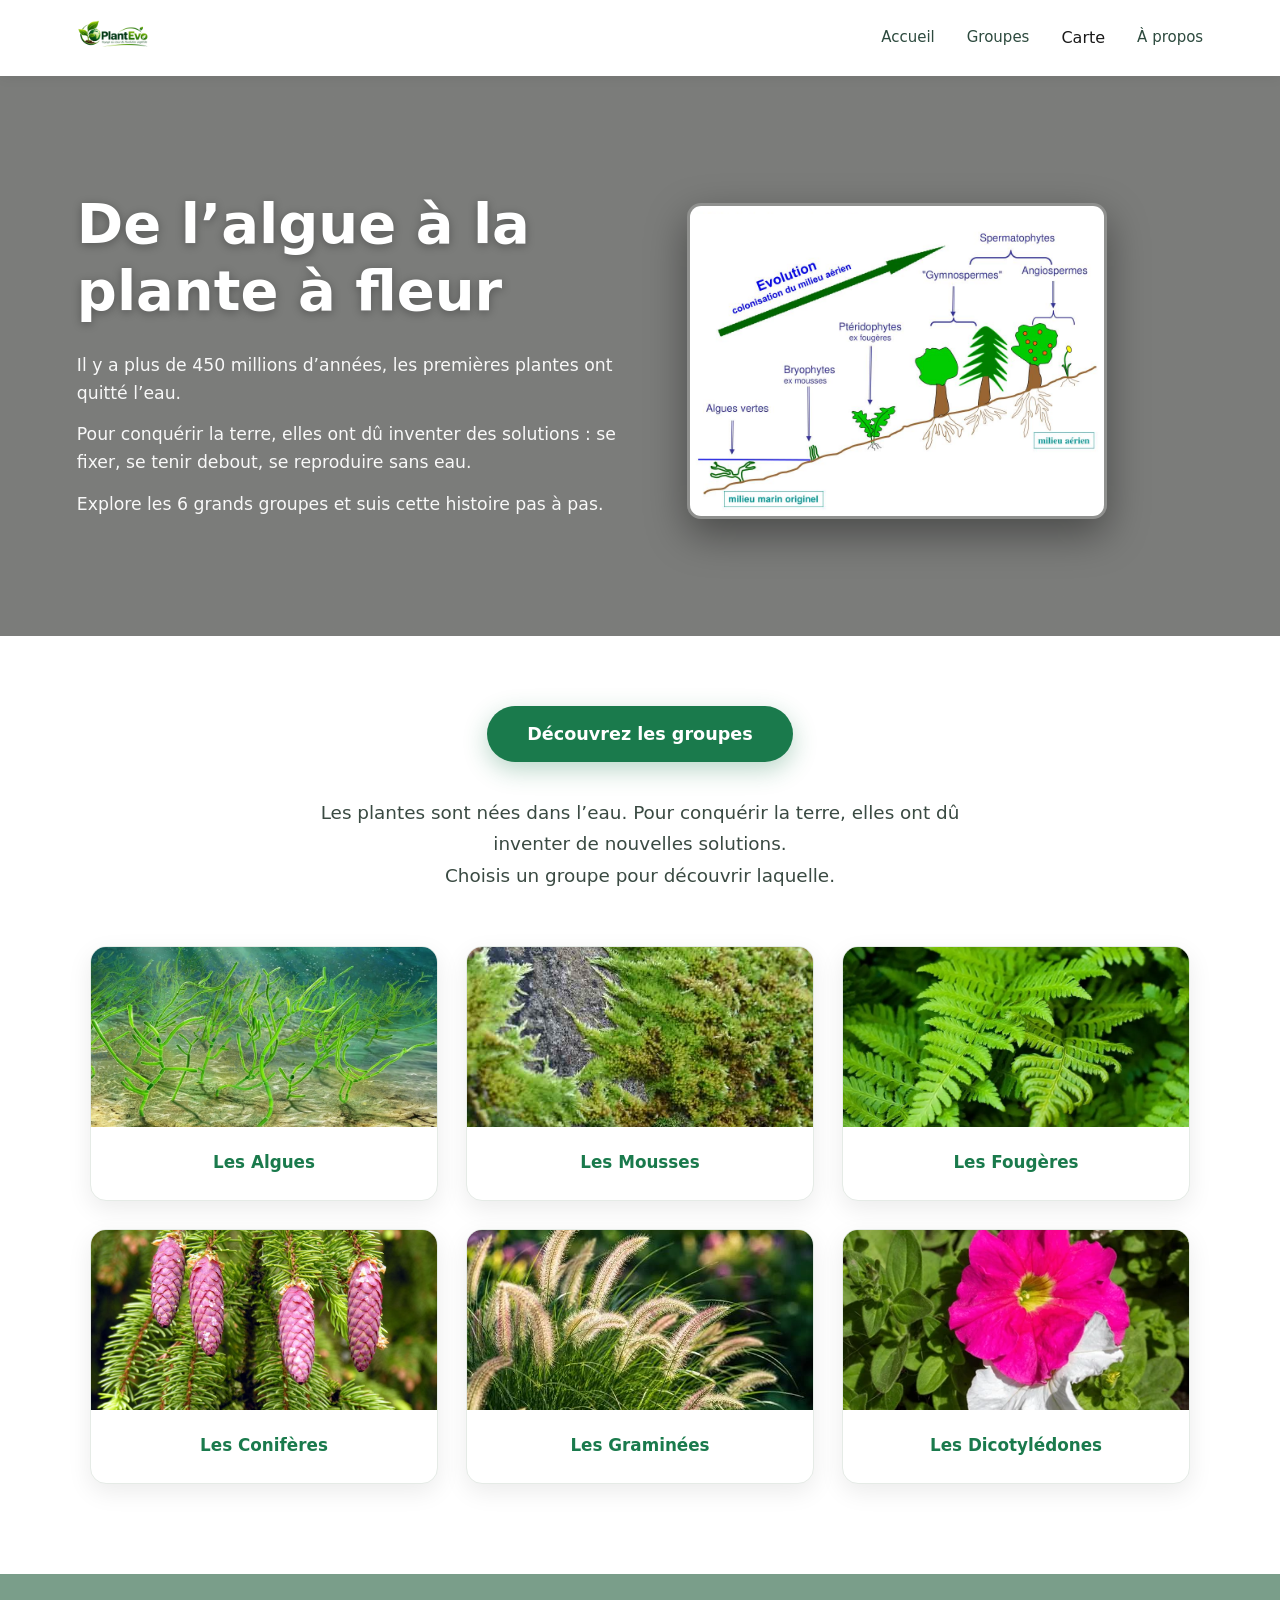
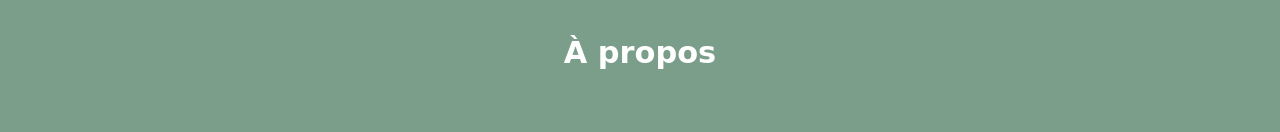
==== données/index.html @ 87fb873c "envoie du fichier algue.html et de son style" ====
<!DOCTYPE html>
<html lang="fr">
<head>
    <meta charset="UTF-8">
    <meta name="viewport" content="width=device-width, initial-scale=1.0">
    <title>Accueil - PlantEvo viewer</title>
    <link rel="stylesheet" href="../css/style.css">
</head>
<body>

    <header class="header">
        <div class="logo">
            <img src="../image/image1.png" alt="Logo PlantEvo">
        </div>
        <nav class="nav">
            <a href="#">Accueil</a>
            <a href="#groupes">Groupes</a>
            <p>Carte</p>
            <a href="#a-propos">À propos</a>
        </nav>
    </header>


    <section class="hero">
        <div class="hero-content">
            <h1>De l’algue à la plante à fleur</h1>
            
            <div class="hero-text">
                <p>Il y a plus de 450 millions d’années, les premières plantes ont quitté l’eau.</p>
                <p>Pour conquérir la terre, elles ont dû inventer des solutions : se fixer, se tenir debout, se reproduire sans eau.</p>
                <p>Explore les 6 grands groupes et suis cette histoire pas à pas.</p>
            </div>
        </div>

        <div class="hero-image">
            <img src="../image/image3.png" alt="Schéma de l'évolution des plantes">
        </div>
    </section>

    <section class="groupes" id="groupes">
        <div class="container">

            <a href="#cartes" class="btn">Découvrez les groupes</a>

            <p class="intro">
                Les plantes sont nées dans l’eau. Pour conquérir la terre, elles ont dû inventer de nouvelles solutions.<br>
                Choisis un groupe pour découvrir laquelle.
            </p>

            <div class="grille" id="cartes">
                <article class="carte">
                    <img src="../image/image4.jpeg" alt="Les Algues">
                    <a href="algue.html">Les Algues</a>
                </article>

                <article class="carte">
                    <img src="../image/image5.jpg" alt="Les Mousses">
                    <a href="mousse.html">Les Mousses</a>
                </article>

                <article class="carte">
                    <img src="../image/image6.webp" alt="Les Fougères">
                    <a href="fougere.html">Les Fougères</a>
                </article>

                <article class="carte">
                    <img src="../image/image7.avif" alt="Les Conifères">
                    <a href="conifere.html">Les Conifères</a>
                </article>

                <article class="carte">
                    <img src="../image/images8.jpg" alt="Les Graminées">
                    <a href="graminee.html">Les Graminées</a>
                </article>

                <article class="carte">
                    <img src="../image/image9.webp" alt="Les Dicotylédones">
                    <a href="dicotyledone.html">Les Dicotylédones</a>
                </article>
            </div>

        </div>
    </section>

    <footer class="footer" id="a-propos">
        <h2>À propos</h2>
    </footer>

</body>
</html>
---- css/style.css ----
* {
    margin: 0;
    padding: 0;
    box-sizing: border-box;
}

body {
    font-family: 'Segoe UI', system-ui, -apple-system, sans-serif;
    line-height: 1.6;
    color: #1a1a1a;
    background-color: #f7f8f5;
}

img {
    max-width: 100%;
    display: block;
}

a {
    text-decoration: none;
    color: inherit;
}


.header {
    background: white;
    padding: 14px 6%;
    display: flex;
    justify-content: space-between;
    align-items: center;
    box-shadow: 0 2px 12px rgba(0, 0, 0, 0.06);
    position: sticky;
    top: 0;
    z-index: 100;
}

.logo img {
    height: 48px;
    width: auto;
}

.nav {
    display: flex;
    gap: 32px;
}

.nav a {
    font-size: 15px;
    font-weight: 500;
    color: #2d4a3e;
    position: relative;
    transition: color 0.2s;
}

.nav a:hover {
    color: #1a7a4c;
}

.nav a::after {
    content: "";
    position: absolute;
    bottom: -5px;
    left: 0;
    width: 0;
    height: 2px;
    background: #1a7a4c;
    transition: width 0.25s;
}

.nav a:hover::after {
    width: 100%;
}

.hero {
    background: linear-gradient(rgba(0, 0, 0, 0.5), rgba(0, 0, 0, 0.5)),
                url('../image/image2.png') center/cover no-repeat;
    color: white;
    padding: 90px 6% 80px;
    display: flex;
    align-items: center;
    gap: 50px;
    min-height: 560px;
}

.hero-content {
    flex: 1;
    max-width: 560px;
}

.hero h1 {
    font-size: clamp(2.3rem, 5vw, 3.5rem);
    font-weight: 700;
    line-height: 1.2;
    margin-bottom: 28px;
    text-shadow: 0 2px 10px rgba(0, 0, 0, 0.3);
}

.hero-text p {
    margin-bottom: 14px;
    font-size: 1.08rem;
    opacity: 0.95;
}

.hero-image {
    flex: 1;
    max-width: 420px;
}

.hero-image img {
    border-radius: 14px;
    box-shadow: 0 15px 40px rgba(0, 0, 0, 0.4);
    border: 3px solid rgba(255, 255, 255, 0.15);
}


.groupes {
    padding: 70px 6% 90px;
    background: white;
}

.container {
    max-width: 1100px;
    margin: 0 auto;
}

.btn {
    display: block;
    width: fit-content;
    margin: 0 auto 35px;
    background: #1a7a4c;
    color: white;
    padding: 14px 40px;
    border-radius: 50px;
    font-size: 1.1rem;
    font-weight: 600;
    box-shadow: 0 8px 25px rgba(26, 122, 76, 0.3);
    transition: all 0.25s;
}

.btn:hover {
    background: #14603c;
    transform: translateY(-3px);
    box-shadow: 0 12px 30px rgba(26, 122, 76, 0.4);
}

.intro {
    text-align: center;
    max-width: 680px;
    margin: 0 auto 55px;
    font-size: 1.15rem;
    color: #3a4a42;
    line-height: 1.7;
}

.grille {
    display: grid;
    grid-template-columns: repeat(3, 1fr);
    gap: 28px;
}

.carte {
    background: white;
    border-radius: 16px;
    overflow: hidden;
    box-shadow: 0 8px 25px rgba(0, 0, 0, 0.08);
    border: 1px solid #e5ebe6;
    text-align: center;
    transition: all 0.3s ease;
    padding-bottom: 18px;
}

.carte:hover {
    transform: translateY(-8px);
    box-shadow: 0 18px 40px rgba(0, 0, 0, 0.13);
}

.carte img {
    width: 100%;
    height: 180px;
    object-fit: cover;
    margin-bottom: 16px;
}

.carte a {
    display: inline-block;
    font-weight: 600;
    font-size: 1.05rem;
    color: #1a7a4c;
    padding: 6px 14px;
    border-radius: 8px;
    transition: background 0.2s;
}

.carte a:hover {
    background: #e8f5ee;
}


.footer {
    background: #7a9e8a;
    color: white;
    text-align: center;
    padding: 55px 6%;
}

.footer h2 {
    font-size: 1.9rem;
    font-weight: 600;
}

.page-algue {
    background: linear-gradient(180deg, #e8f0e9 0%, #c5d9c8 40%, #7a9e8a 100%);
    min-height: 100vh;
}

.contenu-algue {
    max-width: 920px;
    margin: 0 auto;
    padding: 40px 20px 60px;
}

.titre-page {
    text-align: center;
    margin-bottom: 40px;
    color: #1a3c2e;
}

.titre-page h1 {
    font-size: 2.8rem;
    font-weight: 700;
    margin-bottom: 8px;
}

.sous-titre {
    font-size: 1.15rem;
    opacity: 0.85;
}

.bloc {
    background: white;
    border-radius: 20px;
    padding: 32px 36px;
    margin-bottom: 28px;
    box-shadow: 0 10px 30px rgba(0, 0, 0, 0.08);
}

.bloc h2 {
    font-size: 1.5rem;
    color: #1a7a4c;
    margin-bottom: 22px;
    font-weight: 600;
}

/* Appareil végétatif */
.appareil {
    display: flex;
    gap: 40px;
    align-items: center;
}

.appareil ul {
    list-style: none;
    flex: 1;
}

.appareil li {
    margin-bottom: 18px;
    line-height: 1.55;
    position: relative;
    padding-left: 18px;
}

.appareil li::before {
    content: "•";
    color: #1a7a4c;
    font-weight: bold;
    position: absolute;
    left: 0;
    font-size: 1.3rem;
}

.appareil .schema {
    width: 260px;
    flex-shrink: 0;
}

/* Reproduction */
.reproduction {
    text-align: center;
}

.reproduction .cycle {
    max-width: 100%;
    border-radius: 12px;
}

/* Observation */
.observation {
    display: flex;
    gap: 30px;
    align-items: center;
}

.photo-terrain {
    width: 340px;
    border-radius: 14px;
    object-fit: cover;
    box-shadow: 0 8px 20px rgba(0, 0, 0, 0.12);
}

.infos {
    background: #f0f7f2;
    padding: 22px 26px;
    border-radius: 14px;
    flex: 1;
}

.infos p {
    margin-bottom: 10px;
    font-size: 1.02rem;
}

.infos p:last-child {
    margin-bottom: 0;
}

/* Bouton Retour */
.retour {
    text-align: center;
    margin-top: 20px;
}

.btn-retour {
    display: inline-block;
    background: white;
    color: #1a7a4c;
    padding: 13px 36px;
    border-radius: 50px;
    font-weight: 600;
    font-size: 1.05rem;
    box-shadow: 0 6px 20px rgba(0, 0, 0, 0.1);
    transition: all 0.25s;
}

.btn-retour:hover {
    background: #1a7a4c;
    color: white;
    transform: translateY(-2px);
}

/* ========================================
   RESPONSIVE
======================================== */
@media (max-width: 900px) {
    .hero {
        flex-direction: column;
        text-align: center;
        padding: 70px 5% 60px;
    }

    .hero-image {
        max-width: 380px;
    }

    .grille {
        grid-template-columns: repeat(2, 1fr);
    }
}

@media (max-width: 768px) {
    .appareil {
        flex-direction: column;
    }

    .appareil .schema {
        width: 220px;
    }

    .observation {
        flex-direction: column;
    }

    .photo-terrain {
        width: 100%;
        max-width: 400px;
    }

    .titre-page h1 {
        font-size: 2.2rem;
    }

    .bloc {
        padding: 24px 20px;
    }
}

@media (max-width: 600px) {
    .header {
        flex-direction: column;
        gap: 16px;
        padding: 16px;
    }

    .nav {
        gap: 20px;
        flex-wrap: wrap;
        justify-content: center;
    }

    .grille {
        grid-template-columns: 1fr;
        max-width: 320px;
        margin: 0 auto;
    }

    .carte img {
        height: 200px;
    }
}
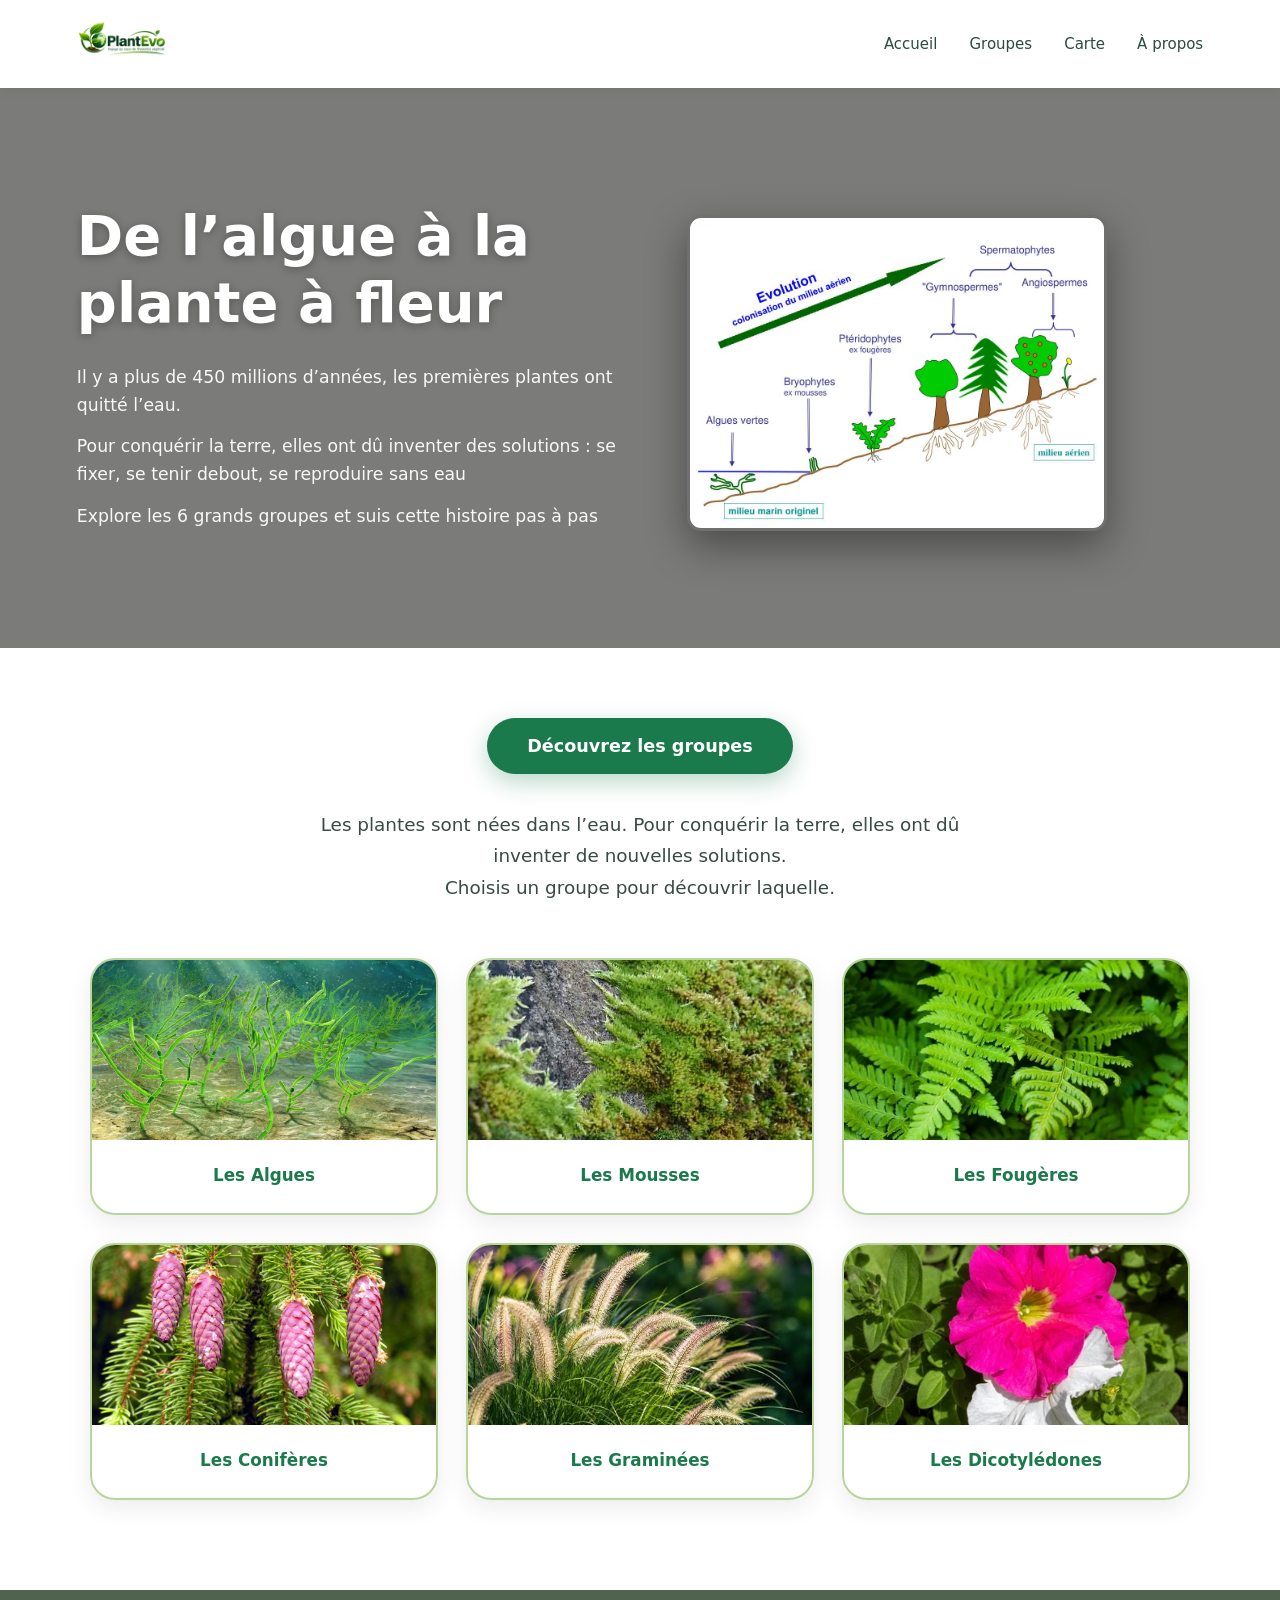
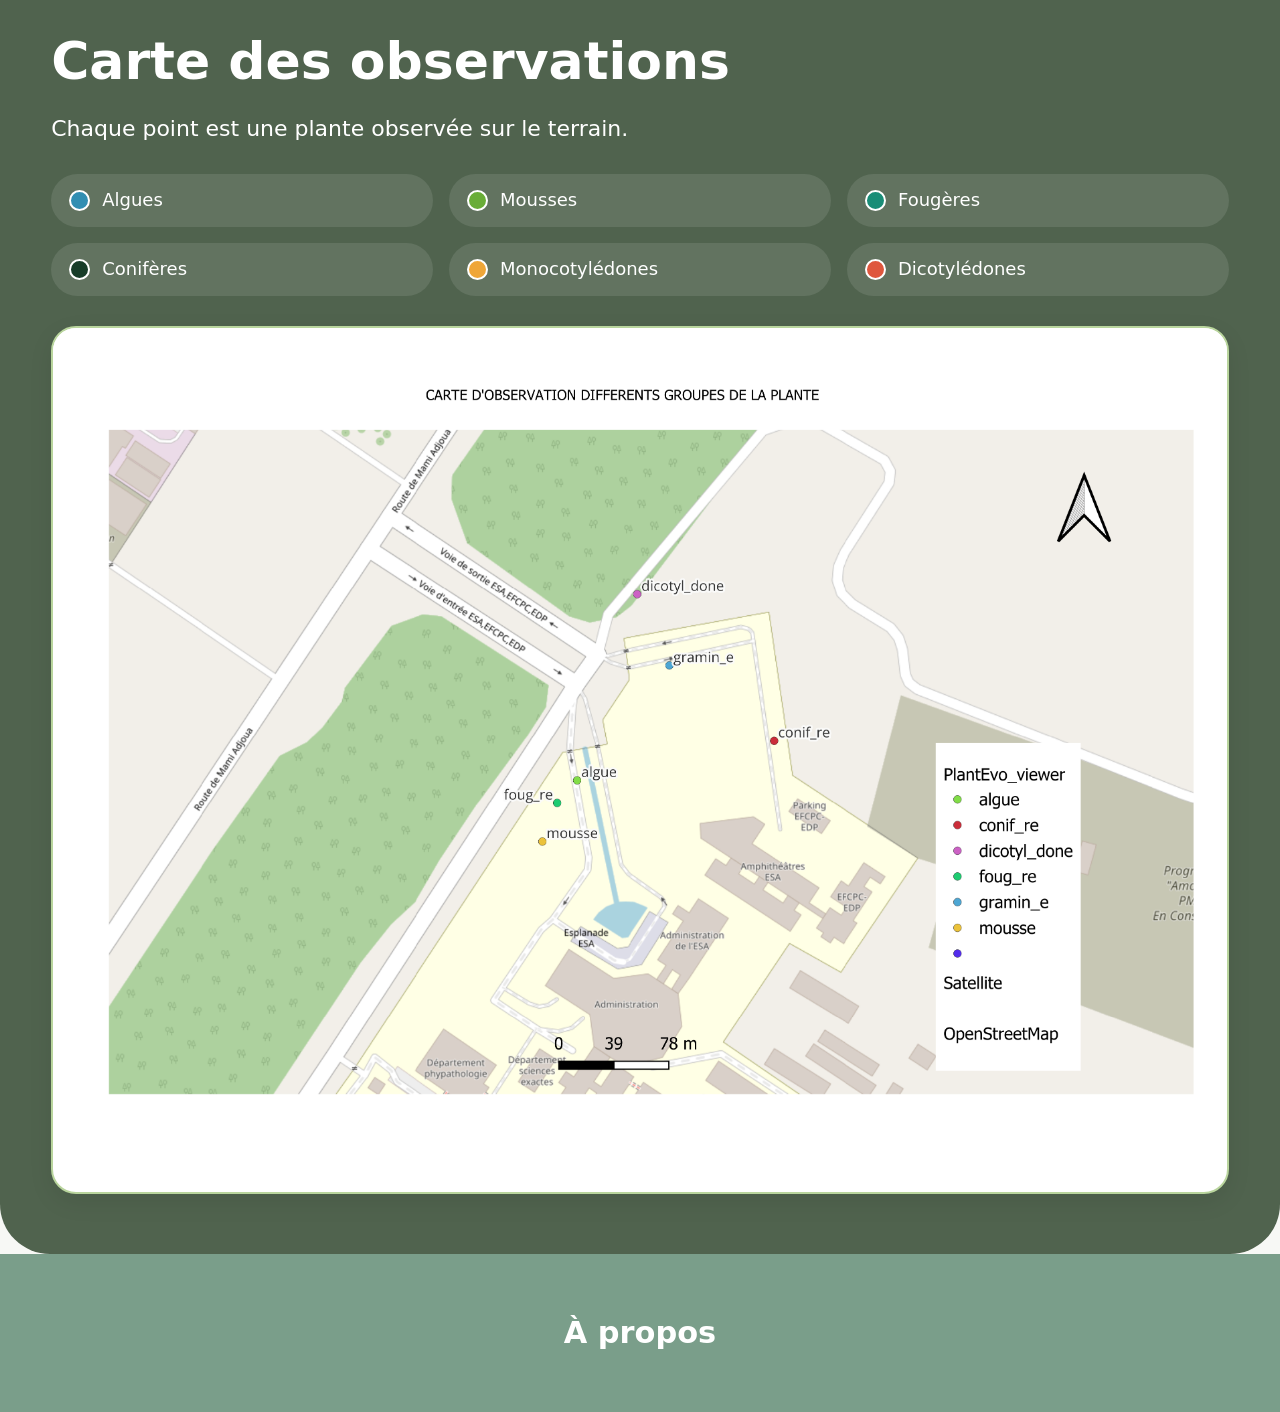
==== commit 38d05fd4: "envoie des dernières modifications des differents fichiers y compris la carte d'observation" ====
--- a/données/index.html
+++ b/données/index.html
@@ -15,7 +15,7 @@
         <nav class="nav">
             <a href="#">Accueil</a>
             <a href="#groupes">Groupes</a>
-            <p>Carte</p>
+            <a href="#carte.html">Carte</a>
             <a href="#a-propos">À propos</a>
         </nav>
     </header>
@@ -27,8 +27,8 @@
             
             <div class="hero-text">
                 <p>Il y a plus de 450 millions d’années, les premières plantes ont quitté l’eau.</p>
-                <p>Pour conquérir la terre, elles ont dû inventer des solutions : se fixer, se tenir debout, se reproduire sans eau.</p>
-                <p>Explore les 6 grands groupes et suis cette histoire pas à pas.</p>
+                <p>Pour conquérir la terre, elles ont dû inventer des solutions : se fixer, se tenir debout, se reproduire sans eau</p>
+                <p>Explore les 6 grands groupes et suis cette histoire pas à pas</p>
             </div>
         </div>
 
@@ -82,9 +82,46 @@
         </div>
     </section>
 
+    <section id="carte" class="carte-container">
+    <div class="carte-intro">
+        <h1>Carte des observations</h1>
+        <p>Chaque point est une plante observée sur le terrain.</p>
+    </div>
+    <div class="legende">
+        <div class="legende-item">
+            <span class="point algue"></span>
+            Algues
+        </div>
+        <div class="legende-item">
+            <span class="point mousse"></span>
+            Mousses
+        </div>
+        <div class="legende-item">
+            <span class="point fougere"></span>
+            Fougères
+        </div>
+        <div class="legende-item">
+            <span class="point conifere"></span>
+            Conifères
+        </div>
+        <div class="legende-item">
+            <span class="point monocot"></span>
+            Monocotylédones
+        </div>
+        <div class="legende-item">
+            <span class="point dicot"></span>
+            Dicotylédones
+        </div>
+    </div>
+
+    <div class="carte">
+       <img src="../image/carte1_brief.png" alt="Carte des observations de PlantEvo"
+       class="image-carte"
+       >
+    </div>
+</section>
     <footer class="footer" id="a-propos">
         <h2>À propos</h2>
     </footer>
-
 </body>
 </html>
--- a/css/style.css
+++ b/css/style.css
@@ -21,8 +21,6 @@
     text-decoration: none;
     color: inherit;
 }
-
-
 .header {
     background: white;
     padding: 14px 6%;
@@ -34,9 +32,8 @@
     top: 0;
     z-index: 100;
 }
-
 .logo img {
-    height: 48px;
+    height: 60px;
     width: auto;
 }
 
@@ -108,9 +105,12 @@
 }
 
 .hero-image img {
+    display: flex;
+    flex-direction: row;
+    justify-content: end;
     border-radius: 14px;
     box-shadow: 0 15px 40px rgba(0, 0, 0, 0.4);
-    border: 3px solid rgba(255, 255, 255, 0.15);
+    border: 3px solid rgba(45, 45, 45, 0.15);
 }
 
 
@@ -287,7 +287,9 @@
 
 /* Reproduction */
 .reproduction {
-    text-align: center;
+    display: flex;
+    flex-direction: row;
+    justify-content: center;
 }
 
 .reproduction .cycle {
@@ -301,9 +303,8 @@
     gap: 30px;
     align-items: center;
 }
-
 .photo-terrain {
-    width: 340px;
+    width: 200px;
     border-radius: 14px;
     object-fit: cover;
     box-shadow: 0 8px 20px rgba(0, 0, 0, 0.12);
@@ -351,7 +352,7 @@
 
 /* ========================================
    RESPONSIVE
-======================================== */
+
 @media (max-width: 900px) {
     .hero {
         flex-direction: column;
@@ -419,5 +420,528 @@
     }
 }
 
-
-
+.page-carte {
+    background: #151515;
+    min-height: 100vh;
+    padding: 32px 4%;
+    font-family: 'Segoe UI', sans-serif;
+}
+
+/* HEADER */
+
+.carte-header {
+    background: #e9dcd8;
+    min-height: 112px;
+    padding: 20px 4%;
+    border-radius: 50px 50px 0 0;
+
+    display: flex;
+    justify-content: space-between;
+    align-items: center;
+}
+
+.carte-logo {
+    display: flex;
+    align-items: center;
+    gap: 12px;
+}
+
+.carte-logo h2 {
+    font-family: Georgia, serif;
+    font-size: 36px;
+    color: #153b27;
+}
+
+.carte-logo h2 span {
+    color: #419b32;
+}
+
+.logo-feuille {
+    color: #419b32;
+    font-size: 42px;
+}
+
+.carte-nav {
+    display: flex;
+    gap: 30px;
+}
+
+.carte-nav a {
+    text-decoration: none;
+    color: #26382d;
+    font-size: 19px;
+    font-weight: 500;
+}
+
+.carte-nav a:hover,
+.carte-nav a.active {
+    color: #419b32;
+    font-weight: bold;
+}
+
+
+/* CONTENU PRINCIPAL */
+
+.carte-container {
+    background: #50634e;
+    padding: 30px 4% 60px;
+    border-radius: 0 0 50px 50px;
+}
+
+
+/* TITRE */
+
+.carte-intro {
+    color: white;
+    margin-bottom: 28px;
+}
+
+.carte-intro h1 {
+    font-size: 52px;
+    margin-bottom: 8px;
+}
+
+.carte-intro p {
+    font-size: 22px;
+}
+
+
+/* LEGENDE */
+
+.legende {
+    display: grid;
+    grid-template-columns: repeat(3, 1fr);
+    gap: 16px;
+    margin-bottom: 30px;
+}
+
+.legende-item {
+    background: rgba(255,255,255,0.10);
+    border-radius: 40px;
+    padding: 12px 18px;
+    color: white;
+    font-size: 18px;
+
+    display: flex;
+    align-items: center;
+    gap: 12px;
+}
+
+.point {
+    width: 21px;
+    height: 21px;
+    border-radius: 50%;
+    border: 2px solid white;
+    flex-shrink: 0;
+}
+
+
+/* COULEURS DES GROUPES */
+
+.algue {
+    background: #318eb2;
+}
+
+.mousse {
+    background: #69ad38;
+}
+
+.fougere {
+    background: #198d77;
+}
+
+.conifere {
+    background: #173c28;
+}
+
+.monocot {
+    background: #efa638;
+}
+
+.dicot {
+    background: #df573e;
+}
+
+
+/* CARTE */
+
+.carte {
+    height: 600px;
+    background: #dfe9d2;
+    border: 2px solid #b9d59d;
+    border-radius: 32px;
+    position: relative;
+    overflow: hidden;
+}
+
+
+/* LIGNES DE LA CARTE */
+
+.ligne {
+    position: absolute;
+    background: rgba(255,255,255,0.8);
+    z-index: 1;
+}
+
+.ligne-1,
+.ligne-2 {
+    width: 2px;
+    height: 100%;
+    top: 0;
+}
+
+.ligne-1 {
+    left: 33.33%;
+}
+
+.ligne-2 {
+    left: 66.66%;
+}
+
+.ligne-3 {
+    height: 2px;
+    width: 100%;
+    top: 50%;
+}
+
+
+/* FORMES DECORATIVES */
+
+.forme {
+    position: absolute;
+    background: #cfe0bc;
+    border-radius: 50%;
+    z-index: 0;
+}
+
+.forme-1 {
+    width: 200px;
+    height: 105px;
+    top: 15%;
+    left: 8%;
+}
+
+.forme-2 {
+    width: 190px;
+    height: 120px;
+    top: 35%;
+    right: 5%;
+}
+
+
+/* MARQUEURS */
+
+.marqueur {
+    position: absolute;
+    width: 31px;
+    height: 31px;
+    border: 4px solid white;
+    border-radius: 50%;
+    z-index: 3;
+    cursor: pointer;
+    transition: transform 0.2s;
+}
+
+.marqueur:hover {
+    transform: scale(1.3);
+}
+
+.marqueur.selectionne {
+    outline: 4px solid #69ad38;
+    outline-offset: 4px;
+}
+
+
+/* POSITION DES POINTS */
+
+.p1 {
+    top: 15%;
+    left: 8%;
+}
+
+.p2 {
+    top: 9%;
+    left: 36%;
+}
+
+.p3 {
+    top: 39%;
+    left: 10%;
+}
+
+.p4 {
+    top: 43%;
+    left: 22.5%;
+}
+
+.p5 {
+    top: 33%;
+    left: 44%;
+}
+
+.p6 {
+    top: 85%;
+    left: 11%;
+}
+
+.p7 {
+    top: 60%;
+    left: 20%;
+}
+
+.p8 {
+    top: 60%;
+    left: 67%;
+}
+
+.p9 {
+    top: 53%;
+    left: 75%;
+}
+
+.p10 {
+    top: 53%;
+    left: 89%;
+}
+
+.p11 {
+    top: 62%;
+    left: 83%;
+}
+
+.p12 {
+    top: 86%;
+    left: 67%;
+}
+
+
+/* FENETRE D'OBSERVATION */
+
+.observation-carte {
+    position: absolute;
+    z-index: 5;
+    top: 15%;
+    right: 0.5%;
+
+    width: 350px;
+    background: white;
+    border: 2px solid #d6cbbb;
+    border-radius: 22px;
+    padding: 20px;
+
+    color: #526356;
+}
+
+.observation-haut {
+    display: flex;
+    gap: 14px;
+    align-items: center;
+}
+
+.icone-observation {
+    background: #e0ead4;
+    width: 88px;
+    height: 88px;
+    border-radius: 13px;
+    flex-shrink: 0;
+
+    display: flex;
+    justify-content: space-evenly;
+    align-items: center;
+}
+
+.icone-observation span {
+    width: 4px;
+    height: 35px;
+    background: #589b34;
+    position: relative;
+}
+
+.icone-observation span::before {
+    content: "";
+    position: absolute;
+    width: 10px;
+    height: 10px;
+    background: #69ad38;
+    border-radius: 50%;
+    top: -5px;
+    left: -3px;
+}
+
+.icone-observation span:nth-child(2) {
+    height: 52px;
+}
+
+.observation-texte h3 {
+    color: #193b28;
+    font-size: 22px;
+    margin-bottom: 5px;
+}
+
+.observation-texte p {
+    font-size: 18px;
+    margin-bottom: 4px;
+}
+
+.observation-date {
+    font-size: 17px;
+    margin-top: 30px;
+}
+
+
+/* ZONE D'EAU */
+
+.eau {
+    position: absolute;
+    bottom: -5px;
+    left: -5%;
+    width: 110%;
+    height: 25%;
+
+    background: #bdd9e8;
+    border-radius: 50% 40% 0 0 / 15% 12% 0 0;
+    z-index: 2;
+}
+
+.texte-carte {
+    position: absolute;
+    bottom: 12px;
+    left: 22px;
+    color: #42647a;
+    font-size: 19px;
+    z-index: 4;
+}
+
+
+/* BOUTON */
+
+.carte-bouton {
+    margin-top: 38px;
+}
+
+.carte-bouton a {
+    display: block;
+    width: 365px;
+    text-align: center;
+
+    padding: 14px;
+    background: #edf1e5;
+    color: #253527;
+
+    border: 4px solid #4b9e35;
+    border-radius: 50px;
+
+    font-size: 23px;
+    font-weight: bold;
+    text-decoration: none;
+
+    transition: 0.3s;
+}
+
+.carte-bouton a:hover {
+    background: #4b9e35;
+    color: white;
+}
+
+
+/* RESPONSIVE */
+
+@media (max-width: 768px) {
+
+    .page-carte {
+        padding: 12px;
+    }
+
+    .carte-header {
+        flex-direction: column;
+        gap: 20px;
+        border-radius: 25px 25px 0 0;
+    }
+
+    .carte-nav {
+        flex-wrap: wrap;
+        justify-content: center;
+        gap: 15px;
+    }
+
+    .carte-container {
+        padding: 25px 18px 40px;
+        border-radius: 0 0 25px 25px;
+    }
+
+    .carte-intro h1 {
+        font-size: 34px;
+    }
+
+    .carte-intro p {
+        font-size: 17px;
+    }
+
+    .legende {
+        grid-template-columns: repeat(2, 1fr);
+        gap: 10px;
+    }
+
+    .legende-item {
+        font-size: 14px;
+        padding: 10px;
+    }
+
+    .carte {
+        height: 500px;
+    }
+
+    .observation-carte {
+        width: 85%;
+        top: 20%;
+        right: 3%;
+        padding: 12px;
+    }
+
+    .observation-texte h3 {
+        font-size: 17px;
+    }
+
+    .observation-texte p {
+        font-size: 13px;
+    }
+
+    .icone-observation {
+        width: 65px;
+        height: 65px;
+    }
+
+    .carte-bouton a {
+        width: 100%;
+        font-size: 18px;
+    }
+}
+
+
+.carte {
+    width: 100%;
+    height: auto;
+    background: white;
+    border-radius: 25px;
+    overflow: hidden;
+}
+
+.image-carte {
+    display: block;
+    width: 100%;
+    height: auto;
+    object-fit: contain;
+}
+/* Agrandir uniquement la carte PlantEvo */
+#carte .carte {
+    width: 100%;
+    max-width: 1200px;
+    margin: 0 auto;
+}
+
+#carte .image-carte {
+    display: block;
+    width: 100%;
+    height: auto;
+}
+
